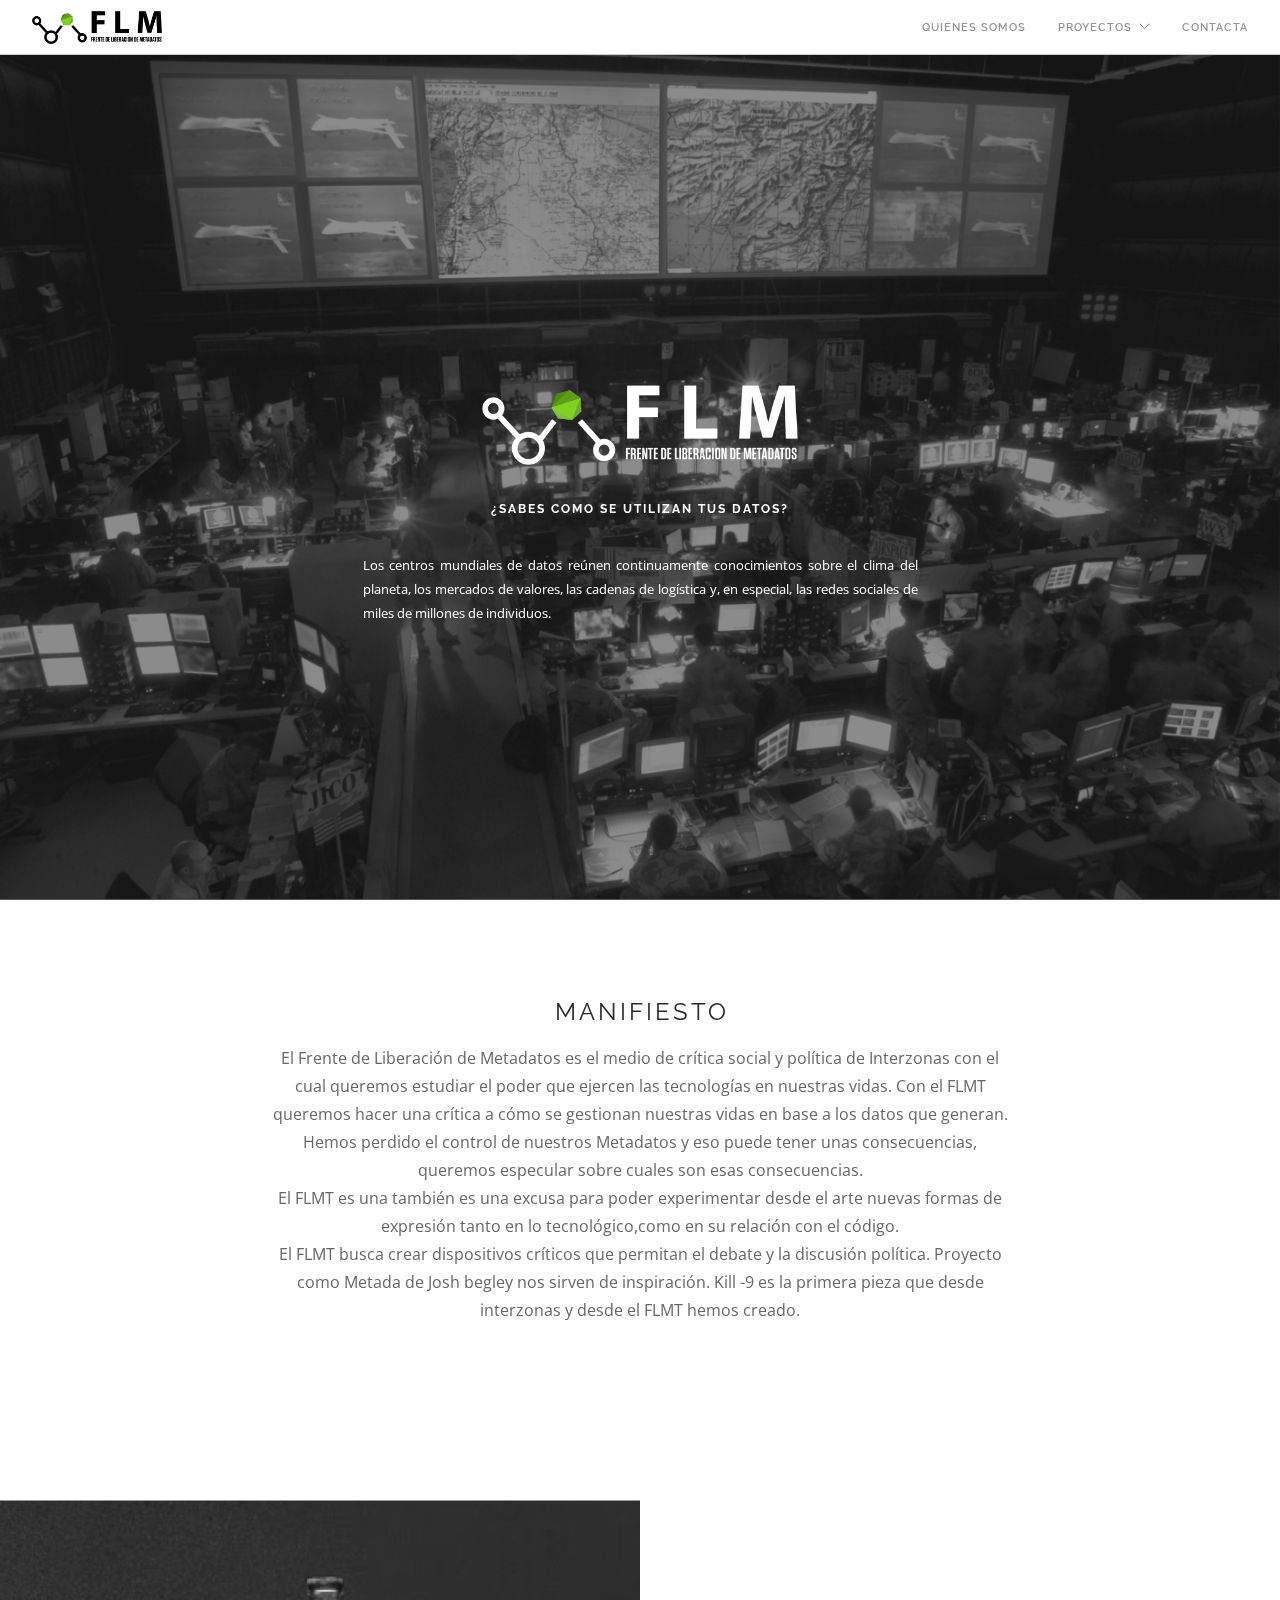
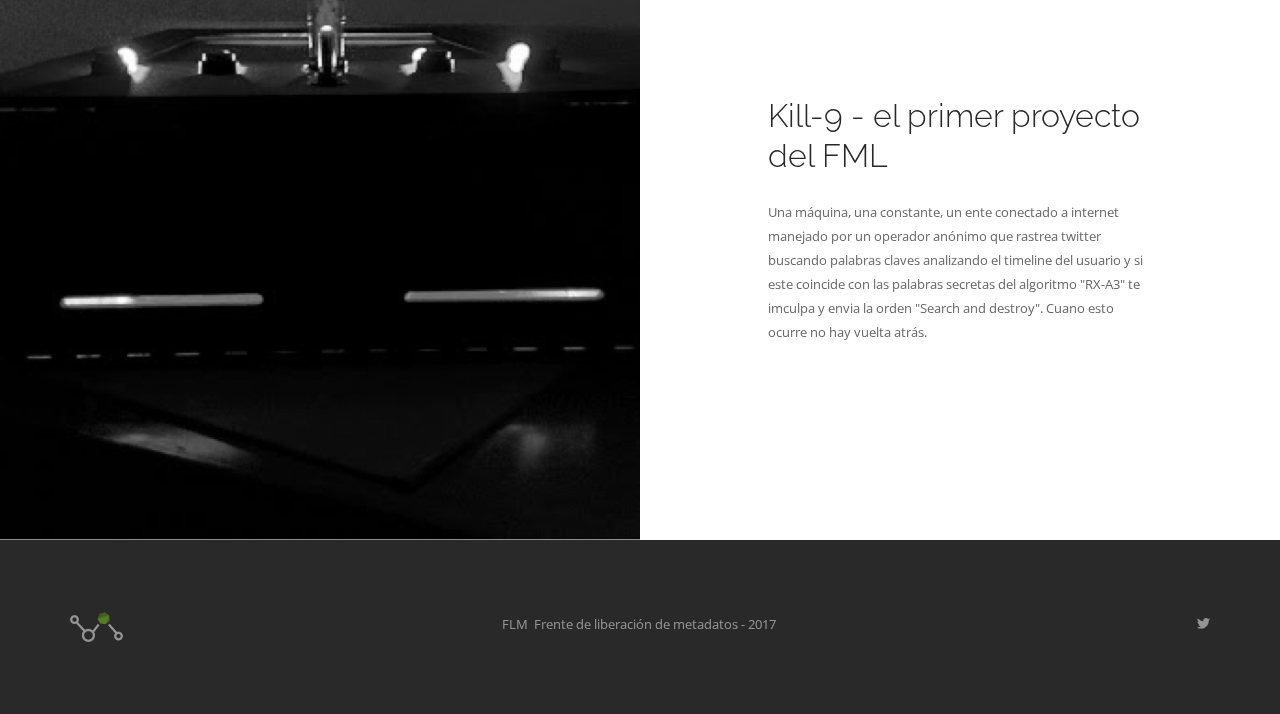
==== index.html @ 60ebe70d "codigo twitter" ====
<!doctype html>
<html lang="en">
    <head>
        <meta charset="utf-8">
        <title></title>
        <meta name="viewport" content="width=device-width, initial-scale=1.0">
        <link href="css/font-awesome.min.css" rel="stylesheet" type="text/css" media="all">
        <link href="css/themify-icons.css" rel="stylesheet" type="text/css" media="all" />
        <link href="css/bootstrap.css" rel="stylesheet" type="text/css" media="all" />
        <link href="css/flexslider.css" rel="stylesheet" type="text/css" media="all" />
        <link href="css/theme.css" rel="stylesheet" type="text/css" media="all" />
        <link href="css/custom.css" rel="stylesheet" type="text/css" media="all" />
        <link href='http://fonts.googleapis.com/css?family=Lato:300,400%7CRaleway:100,400,300,500,600,700%7COpen+Sans:400,500,600' rel='stylesheet' type='text/css'>
    </head>
    <body>

		<div class="nav-container"><nav>
		        <div class="nav-bar">
		            <div class="module left">
		                <a href="index.html">
		                    <img class="logo logo-light" alt="Foundry" src="img/logo-light.png">
		                    <div class="vnu"><img class="logo logo-dark" alt="Foundry" src="img/logo-flm.png"></div>
		                </a>
		            </div>
		            <div class="module widget-handle mobile-toggle right visible-sm visible-xs">
		                <i class="ti-menu"></i>
		            </div>
		            <div class="module-group right">
		                <div class="module left">
		                    <ul class="menu">
		                        <li>
		                            <a href="#">quienes somos</a>
		                        </li>
                            <li class="has-dropdown">
                                <a href="#">
                                    proyectos
                                </a>
                                <ul>
                                  <li>
                                      <a href="kill.html">
                                        Kill-9 Machine
                                      </a>
                                  </li>
                                </ul>
                            </li>
                            <li class="vpf">
		                            <a href="#">contacta</a>
		                        </li>



		                    </ul>
		                </div>


		            </div>

		        </div>
		    </nav>
		</div>

		<div class="main-container">

			<section class="cover fullscreen image-slider slider-arrow-controls controls-inside parallax">
		        <ul class="slides">
		            <li class="overlay image-bg">
		                <div class="background-image-holder">
		                    <img alt="image" class="background-image" src="img/slide-uno.png">
		                </div>
		                <div class="container v-align-transform">
		                    <div class="row">
		                        <div class="col-md-offset-3 col-sm-8 col-sm-offset-2 text-center col-md-6">
		                            <img alt="Logo" class="image-small mb8" src="img/logo-fml-w.png">
		                            <h6 class="uppercase mb32"><br>¿sabes como se utilizan tus datos?</h6>
		                            <p class="text-justify mb0">Los centros mundiales de datos reúnen continuamente conocimientos sobre el clima del planeta, los mercados de valores, las cadenas de logística y, en especial, las redes sociales de miles de millones de individuos.</p>
		                        </div>
		                    </div>

		                </div>

		            </li>
		        </ul>
		    </section>






        <section>
                <div class="container">
                    <div class="row">
                        <div class="col-md-8 col-md-offset-2 col-sm-10 col-sm-offset-1 text-center">
                            <h4 class="uppercase mb16">Manifiesto</h4>
                            <p class="lead mb80">
                              El Frente de Liberación de Metadatos es el medio de crítica social y política de Interzonas con el cual queremos estudiar el poder que ejercen las tecnologías en nuestras vidas.
                              Con el FLMT queremos hacer una crítica a cómo se gestionan nuestras vidas en base a los datos que generan. Hemos perdido el control de nuestros Metadatos y eso puede tener unas consecuencias, queremos especular sobre cuales son esas consecuencias.
                              <br>
                              El FLMT es una también es una excusa para poder experimentar desde el arte nuevas formas de expresión tanto en lo tecnológico,como en su relación con el código.
  <br>
                              El FLMT busca crear dispositivos críticos que permitan el debate y la discusión política.
                              Proyecto como Metada de Josh begley nos sirven de inspiración.
                              Kill -9 es la primera pieza que desde interzonas y desde el FLMT hemos creado.
                            </p>
                        </div>
                    </div>

                </div>
                <!--end of container-->
            </section>



      <section class="image-square left">
          <div class="col-md-6 image">
              <div class="background-image-holder">
                  <img alt="image" class="background-image" src="img/kill-machine-bn.png">
              </div>
          </div>
          <div class="col-md-6 content">
            <h3>Kill-9 - el primer proyecto del FML</h3>
              <p class="mb0">
                Una máquina, una constante, un ente conectado a internet manejado por un operador anónimo que rastrea twitter buscando palabras claves analizando el timeline del usuario y si este coincide con las palabras secretas del algoritmo "RX-A3" te imculpa y envia la orden "Search and destroy". Cuano esto ocurre no hay vuelta atrás.
              </p>
          </div>
      </section>



      <footer class="footer-2 bg-dark text-center-xs">
				<div class="container">
					<div class="row">
						<div class="col-sm-4">
							<a href="#"><img class="image-xxs fade-half" alt="Pic" src="img/logo-fml-solo.png"></a>
						</div>

						<div class="col-sm-4 text-center">
							<span class="fade-half">FLM &nbsp;Frente de liberación de metadatos - 2017&nbsp;</span>
						</div>

						<div class="col-sm-4 text-right text-center-xs">
							<ul class="list-inline social-list">
								<li><a href="#"><i class="ti-twitter-alt"></i></a></li>
							</ul>
						</div>
					</div>
				</div>
			</footer>











		</div>


	<script src="js/jquery.min.js"></script>
  <script src="js/jquery.min.js"></script>
  <script src="js/bootstrap.min.js"></script>
  <script src="js/flickr.js"></script>
  <script src="js/flexslider.min.js"></script>
  <script src="js/lightbox.min.js"></script>
  <script src="js/masonry.min.js"></script>
  <script src="js/twitterfetcher.min.js"></script>
  <script src="js/spectragram.min.js"></script>
  <script src="js/ytplayer.min.js"></script>
  <script src="js/countdown.min.js"></script>
  <script src="js/smooth-scroll.min.js"></script>
  <script src="js/parallax.js"></script>
  <script src="js/scripts.js"></script>
    </body>
</html>
---- css/themify-icons.css ----
@font-face {
	font-family: 'themify';
	src:url('../fonts/themify.eot?');
	src:url('../fonts/themify.eot?#iefix-fvbane') format('embedded-opentype'),
		url('../fonts/themify.woff') format('woff'),
		url('../fonts/themify.ttf') format('truetype'),
		url('../fonts/themify.svg') format('svg');
	font-weight: normal;
	font-style: normal;
}

[class^="ti-"], [class*=" ti-"] {
	font-family: 'themify';
	speak: none;
	font-style: normal;
	font-weight: normal;
	font-variant: normal;
	text-transform: none;
	line-height: 1;

	/* Better Font Rendering =========== */
	-webkit-font-smoothing: antialiased;
	-moz-osx-font-smoothing: grayscale;
}

.ti-wand:before {
	content: "\e600";
}
.ti-volume:before {
	content: "\e601";
}
.ti-user:before {
	content: "\e602";
}
.ti-unlock:before {
	content: "\e603";
}
.ti-unlink:before {
	content: "\e604";
}
.ti-trash:before {
	content: "\e605";
}
.ti-thought:before {
	content: "\e606";
}
.ti-target:before {
	content: "\e607";
}
.ti-tag:before {
	content: "\e608";
}
.ti-tablet:before {
	content: "\e609";
}
.ti-star:before {
	content: "\e60a";
}
.ti-spray:before {
	content: "\e60b";
}
.ti-signal:before {
	content: "\e60c";
}
.ti-shopping-cart:before {
	content: "\e60d";
}
.ti-shopping-cart-full:before {
	content: "\e60e";
}
.ti-settings:before {
	content: "\e60f";
}
.ti-search:before {
	content: "\e610";
}
.ti-zoom-in:before {
	content: "\e611";
}
.ti-zoom-out:before {
	content: "\e612";
}
.ti-cut:before {
	content: "\e613";
}
.ti-ruler:before {
	content: "\e614";
}
.ti-ruler-pencil:before {
	content: "\e615";
}
.ti-ruler-alt:before {
	content: "\e616";
}
.ti-bookmark:before {
	content: "\e617";
}
.ti-bookmark-alt:before {
	content: "\e618";
}
.ti-reload:before {
	content: "\e619";
}
.ti-plus:before {
	content: "\e61a";
}
.ti-pin:before {
	content: "\e61b";
}
.ti-pencil:before {
	content: "\e61c";
}
.ti-pencil-alt:before {
	content: "\e61d";
}
.ti-paint-roller:before {
	content: "\e61e";
}
.ti-paint-bucket:before {
	content: "\e61f";
}
.ti-na:before {
	content: "\e620";
}
.ti-mobile:before {
	content: "\e621";
}
.ti-minus:before {
	content: "\e622";
}
.ti-medall:before {
	content: "\e623";
}
.ti-medall-alt:before {
	content: "\e624";
}
.ti-marker:before {
	content: "\e625";
}
.ti-marker-alt:before {
	content: "\e626";
}
.ti-arrow-up:before {
	content: "\e627";
}
.ti-arrow-right:before {
	content: "\e628";
}
.ti-arrow-left:before {
	content: "\e629";
}
.ti-arrow-down:before {
	content: "\e62a";
}
.ti-lock:before {
	content: "\e62b";
}
.ti-location-arrow:before {
	content: "\e62c";
}
.ti-link:before {
	content: "\e62d";
}
.ti-layout:before {
	content: "\e62e";
}
.ti-layers:before {
	content: "\e62f";
}
.ti-layers-alt:before {
	content: "\e630";
}
.ti-key:before {
	content: "\e631";
}
.ti-import:before {
	content: "\e632";
}
.ti-image:before {
	content: "\e633";
}
.ti-heart:before {
	content: "\e634";
}
.ti-heart-broken:before {
	content: "\e635";
}
.ti-hand-stop:before {
	content: "\e636";
}
.ti-hand-open:before {
	content: "\e637";
}
.ti-hand-drag:before {
	content: "\e638";
}
.ti-folder:before {
	content: "\e639";
}
.ti-flag:before {
	content: "\e63a";
}
.ti-flag-alt:before {
	content: "\e63b";
}
.ti-flag-alt-2:before {
	content: "\e63c";
}
.ti-eye:before {
	content: "\e63d";
}
.ti-export:before {
	content: "\e63e";
}
.ti-exchange-vertical:before {
	content: "\e63f";
}
.ti-desktop:before {
	content: "\e640";
}
.ti-cup:before {
	content: "\e641";
}
.ti-crown:before {
	content: "\e642";
}
.ti-comments:before {
	content: "\e643";
}
.ti-comment:before {
	content: "\e644";
}
.ti-comment-alt:before {
	content: "\e645";
}
.ti-close:before {
	content: "\e646";
}
.ti-clip:before {
	content: "\e647";
}
.ti-angle-up:before {
	content: "\e648";
}
.ti-angle-right:before {
	content: "\e649";
}
.ti-angle-left:before {
	content: "\e64a";
}
.ti-angle-down:before {
	content: "\e64b";
}
.ti-check:before {
	content: "\e64c";
}
.ti-check-box:before {
	content: "\e64d";
}
.ti-camera:before {
	content: "\e64e";
}
.ti-announcement:before {
	content: "\e64f";
}
.ti-brush:before {
	content: "\e650";
}
.ti-briefcase:before {
	content: "\e651";
}
.ti-bolt:before {
	content: "\e652";
}
.ti-bolt-alt:before {
	content: "\e653";
}
.ti-blackboard:before {
	content: "\e654";
}
.ti-bag:before {
	content: "\e655";
}
.ti-move:before {
	content: "\e656";
}
.ti-arrows-vertical:before {
	content: "\e657";
}
.ti-arrows-horizontal:before {
	content: "\e658";
}
.ti-fullscreen:before {
	content: "\e659";
}
.ti-arrow-top-right:before {
	content: "\e65a";
}
.ti-arrow-top-left:before {
	content: "\e65b";
}
.ti-arrow-circle-up:before {
	content: "\e65c";
}
.ti-arrow-circle-right:before {
	content: "\e65d";
}
.ti-arrow-circle-left:before {
	content: "\e65e";
}
.ti-arrow-circle-down:before {
	content: "\e65f";
}
.ti-angle-double-up:before {
	content: "\e660";
}
.ti-angle-double-right:before {
	content: "\e661";
}
.ti-angle-double-left:before {
	content: "\e662";
}
.ti-angle-double-down:before {
	content: "\e663";
}
.ti-zip:before {
	content: "\e664";
}
.ti-world:before {
	content: "\e665";
}
.ti-wheelchair:before {
	content: "\e666";
}
.ti-view-list:before {
	content: "\e667";
}
.ti-view-list-alt:before {
	content: "\e668";
}
.ti-view-grid:before {
	content: "\e669";
}
.ti-uppercase:before {
	content: "\e66a";
}
.ti-upload:before {
	content: "\e66b";
}
.ti-underline:before {
	content: "\e66c";
}
.ti-truck:before {
	content: "\e66d";
}
.ti-timer:before {
	content: "\e66e";
}
.ti-ticket:before {
	content: "\e66f";
}
.ti-thumb-up:before {
	content: "\e670";
}
.ti-thumb-down:before {
	content: "\e671";
}
.ti-text:before {
	content: "\e672";
}
.ti-stats-up:before {
	content: "\e673";
}
.ti-stats-down:before {
	content: "\e674";
}
.ti-split-v:before {
	content: "\e675";
}
.ti-split-h:before {
	content: "\e676";
}
.ti-smallcap:before {
	content: "\e677";
}
.ti-shine:before {
	content: "\e678";
}
.ti-shift-right:before {
	content: "\e679";
}
.ti-shift-left:before {
	content: "\e67a";
}
.ti-shield:before {
	content: "\e67b";
}
.ti-notepad:before {
	content: "\e67c";
}
.ti-server:before {
	content: "\e67d";
}
.ti-quote-right:before {
	content: "\e67e";
}
.ti-quote-left:before {
	content: "\e67f";
}
.ti-pulse:before {
	content: "\e680";
}
.ti-printer:before {
	content: "\e681";
}
.ti-power-off:before {
	content: "\e682";
}
.ti-plug:before {
	content: "\e683";
}
.ti-pie-chart:before {
	content: "\e684";
}
.ti-paragraph:before {
	content: "\e685";
}
.ti-panel:before {
	content: "\e686";
}
.ti-package:before {
	content: "\e687";
}
.ti-music:before {
	content: "\e688";
}
.ti-music-alt:before {
	content: "\e689";
}
.ti-mouse:before {
	content: "\e68a";
}
.ti-mouse-alt:before {
	content: "\e68b";
}
.ti-money:before {
	content: "\e68c";
}
.ti-microphone:before {
	content: "\e68d";
}
.ti-menu:before {
	content: "\e68e";
}
.ti-menu-alt:before {
	content: "\e68f";
}
.ti-map:before {
	content: "\e690";
}
.ti-map-alt:before {
	content: "\e691";
}
.ti-loop:before {
	content: "\e692";
}
.ti-location-pin:before {
	content: "\e693";
}
.ti-list:before {
	content: "\e694";
}
.ti-light-bulb:before {
	content: "\e695";
}
.ti-Italic:before {
	content: "\e696";
}
.ti-info:before {
	content: "\e697";
}
.ti-infinite:before {
	content: "\e698";
}
.ti-id-badge:before {
	content: "\e699";
}
.ti-hummer:before {
	content: "\e69a";
}
.ti-home:before {
	content: "\e69b";
}
.ti-help:before {
	content: "\e69c";
}
.ti-headphone:before {
	content: "\e69d";
}
.ti-harddrives:before {
	content: "\e69e";
}
.ti-harddrive:before {
	content: "\e69f";
}
.ti-gift:before {
	content: "\e6a0";
}
.ti-game:before {
	content: "\e6a1";
}
.ti-filter:before {
	content: "\e6a2";
}
.ti-files:before {
	content: "\e6a3";
}
.ti-file:before {
	content: "\e6a4";
}
.ti-eraser:before {
	content: "\e6a5";
}
.ti-envelope:before {
	content: "\e6a6";
}
.ti-download:before {
	content: "\e6a7";
}
.ti-direction:before {
	content: "\e6a8";
}
.ti-direction-alt:before {
	content: "\e6a9";
}
.ti-dashboard:before {
	content: "\e6aa";
}
.ti-control-stop:before {
	content: "\e6ab";
}
.ti-control-shuffle:before {
	content: "\e6ac";
}
.ti-control-play:before {
	content: "\e6ad";
}
.ti-control-pause:before {
	content: "\e6ae";
}
.ti-control-forward:before {
	content: "\e6af";
}
.ti-control-backward:before {
	content: "\e6b0";
}
.ti-cloud:before {
	content: "\e6b1";
}
.ti-cloud-up:before {
	content: "\e6b2";
}
.ti-cloud-down:before {
	content: "\e6b3";
}
.ti-clipboard:before {
	content: "\e6b4";
}
.ti-car:before {
	content: "\e6b5";
}
.ti-calendar:before {
	content: "\e6b6";
}
.ti-book:before {
	content: "\e6b7";
}
.ti-bell:before {
	content: "\e6b8";
}
.ti-basketball:before {
	content: "\e6b9";
}
.ti-bar-chart:before {
	content: "\e6ba";
}
.ti-bar-chart-alt:before {
	content: "\e6bb";
}
.ti-back-right:before {
	content: "\e6bc";
}
.ti-back-left:before {
	content: "\e6bd";
}
.ti-arrows-corner:before {
	content: "\e6be";
}
.ti-archive:before {
	content: "\e6bf";
}
.ti-anchor:before {
	content: "\e6c0";
}
.ti-align-right:before {
	content: "\e6c1";
}
.ti-align-left:before {
	content: "\e6c2";
}
.ti-align-justify:before {
	content: "\e6c3";
}
.ti-align-center:before {
	content: "\e6c4";
}
.ti-alert:before {
	content: "\e6c5";
}
.ti-alarm-clock:before {
	content: "\e6c6";
}
.ti-agenda:before {
	content: "\e6c7";
}
.ti-write:before {
	content: "\e6c8";
}
.ti-window:before {
	content: "\e6c9";
}
.ti-widgetized:before {
	content: "\e6ca";
}
.ti-widget:before {
	content: "\e6cb";
}
.ti-widget-alt:before {
	content: "\e6cc";
}
.ti-wallet:before {
	content: "\e6cd";
}
.ti-video-clapper:before {
	content: "\e6ce";
}
.ti-video-camera:before {
	content: "\e6cf";
}
.ti-vector:before {
	content: "\e6d0";
}
.ti-themify-logo:before {
	content: "\e6d1";
}
.ti-themify-favicon:before {
	content: "\e6d2";
}
.ti-themify-favicon-alt:before {
	content: "\e6d3";
}
.ti-support:before {
	content: "\e6d4";
}
.ti-stamp:before {
	content: "\e6d5";
}
.ti-split-v-alt:before {
	content: "\e6d6";
}
.ti-slice:before {
	content: "\e6d7";
}
.ti-shortcode:before {
	content: "\e6d8";
}
.ti-shift-right-alt:before {
	content: "\e6d9";
}
.ti-shift-left-alt:before {
	content: "\e6da";
}
.ti-ruler-alt-2:before {
	content: "\e6db";
}
.ti-receipt:before {
	content: "\e6dc";
}
.ti-pin2:before {
	content: "\e6dd";
}
.ti-pin-alt:before {
	content: "\e6de";
}
.ti-pencil-alt2:before {
	content: "\e6df";
}
.ti-palette:before {
	content: "\e6e0";
}
.ti-more:before {
	content: "\e6e1";
}
.ti-more-alt:before {
	content: "\e6e2";
}
.ti-microphone-alt:before {
	content: "\e6e3";
}
.ti-magnet:before {
	content: "\e6e4";
}
.ti-line-double:before {
	content: "\e6e5";
}
.ti-line-dotted:before {
	content: "\e6e6";
}
.ti-line-dashed:before {
	content: "\e6e7";
}
.ti-layout-width-full:before {
	content: "\e6e8";
}
.ti-layout-width-default:before {
	content: "\e6e9";
}
.ti-layout-width-default-alt:before {
	content: "\e6ea";
}
.ti-layout-tab:before {
	content: "\e6eb";
}
.ti-layout-tab-window:before {
	content: "\e6ec";
}
.ti-layout-tab-v:before {
	content: "\e6ed";
}
.ti-layout-tab-min:before {
	content: "\e6ee";
}
.ti-layout-slider:before {
	content: "\e6ef";
}
.ti-layout-slider-alt:before {
	content: "\e6f0";
}
.ti-layout-sidebar-right:before {
	content: "\e6f1";
}
.ti-layout-sidebar-none:before {
	content: "\e6f2";
}
.ti-layout-sidebar-left:before {
	content: "\e6f3";
}
.ti-layout-placeholder:before {
	content: "\e6f4";
}
.ti-layout-menu:before {
	content: "\e6f5";
}
.ti-layout-menu-v:before {
	content: "\e6f6";
}
.ti-layout-menu-separated:before {
	content: "\e6f7";
}
.ti-layout-menu-full:before {
	content: "\e6f8";
}
.ti-layout-media-right-alt:before {
	content: "\e6f9";
}
.ti-layout-media-right:before {
	content: "\e6fa";
}
.ti-layout-media-overlay:before {
	content: "\e6fb";
}
.ti-layout-media-overlay-alt:before {
	content: "\e6fc";
}
.ti-layout-media-overlay-alt-2:before {
	content: "\e6fd";
}
.ti-layout-media-left-alt:before {
	content: "\e6fe";
}
.ti-layout-media-left:before {
	content: "\e6ff";
}
.ti-layout-media-center-alt:before {
	content: "\e700";
}
.ti-layout-media-center:before {
	content: "\e701";
}
.ti-layout-list-thumb:before {
	content: "\e702";
}
.ti-layout-list-thumb-alt:before {
	content: "\e703";
}
.ti-layout-list-post:before {
	content: "\e704";
}
.ti-layout-list-large-image:before {
	content: "\e705";
}
.ti-layout-line-solid:before {
	content: "\e706";
}
.ti-layout-grid4:before {
	content: "\e707";
}
.ti-layout-grid3:before {
	content: "\e708";
}
.ti-layout-grid2:before {
	content: "\e709";
}
.ti-layout-grid2-thumb:before {
	content: "\e70a";
}
.ti-layout-cta-right:before {
	content: "\e70b";
}
.ti-layout-cta-left:before {
	content: "\e70c";
}
.ti-layout-cta-center:before {
	content: "\e70d";
}
.ti-layout-cta-btn-right:before {
	content: "\e70e";
}
.ti-layout-cta-btn-left:before {
	content: "\e70f";
}
.ti-layout-column4:before {
	content: "\e710";
}
.ti-layout-column3:before {
	content: "\e711";
}
.ti-layout-column2:before {
	content: "\e712";
}
.ti-layout-accordion-separated:before {
	content: "\e713";
}
.ti-layout-accordion-merged:before {
	content: "\e714";
}
.ti-layout-accordion-list:before {
	content: "\e715";
}
.ti-ink-pen:before {
	content: "\e716";
}
.ti-info-alt:before {
	content: "\e717";
}
.ti-help-alt:before {
	content: "\e718";
}
.ti-headphone-alt:before {
	content: "\e719";
}
.ti-hand-point-up:before {
	content: "\e71a";
}
.ti-hand-point-right:before {
	content: "\e71b";
}
.ti-hand-point-left:before {
	content: "\e71c";
}
.ti-hand-point-down:before {
	content: "\e71d";
}
.ti-gallery:before {
	content: "\e71e";
}
.ti-face-smile:before {
	content: "\e71f";
}
.ti-face-sad:before {
	content: "\e720";
}
.ti-credit-card:before {
	content: "\e721";
}
.ti-control-skip-forward:before {
	content: "\e722";
}
.ti-control-skip-backward:before {
	content: "\e723";
}
.ti-control-record:before {
	content: "\e724";
}
.ti-control-eject:before {
	content: "\e725";
}
.ti-comments-smiley:before {
	content: "\e726";
}
.ti-brush-alt:before {
	content: "\e727";
}
.ti-youtube:before {
	content: "\e728";
}
.ti-vimeo:before {
	content: "\e729";
}
.ti-twitter:before {
	content: "\e72a";
}
.ti-time:before {
	content: "\e72b";
}
.ti-tumblr:before {
	content: "\e72c";
}
.ti-skype:before {
	content: "\e72d";
}
.ti-share:before {
	content: "\e72e";
}
.ti-share-alt:before {
	content: "\e72f";
}
.ti-rocket:before {
	content: "\e730";
}
.ti-pinterest:before {
	content: "\e731";
}
.ti-new-window:before {
	content: "\e732";
}
.ti-microsoft:before {
	content: "\e733";
}
.ti-list-ol:before {
	content: "\e734";
}
.ti-linkedin:before {
	content: "\e735";
}
.ti-layout-sidebar-2:before {
	content: "\e736";
}
.ti-layout-grid4-alt:before {
	content: "\e737";
}
.ti-layout-grid3-alt:before {
	content: "\e738";
}
.ti-layout-grid2-alt:before {
	content: "\e739";
}
.ti-layout-column4-alt:before {
	content: "\e73a";
}
.ti-layout-column3-alt:before {
	content: "\e73b";
}
.ti-layout-column2-alt:before {
	content: "\e73c";
}
.ti-instagram:before {
	content: "\e73d";
}
.ti-google:before {
	content: "\e73e";
}
.ti-github:before {
	content: "\e73f";
}
.ti-flickr:before {
	content: "\e740";
}
.ti-facebook:before {
	content: "\e741";
}
.ti-dropbox:before {
	content: "\e742";
}
.ti-dribbble:before {
	content: "\e743";
}
.ti-apple:before {
	content: "\e744";
}
.ti-android:before {
	content: "\e745";
}
.ti-save:before {
	content: "\e746";
}
.ti-save-alt:before {
	content: "\e747";
}
.ti-yahoo:before {
	content: "\e748";
}
.ti-wordpress:before {
	content: "\e749";
}
.ti-vimeo-alt:before {
	content: "\e74a";
}
.ti-twitter-alt:before {
	content: "\e74b";
}
.ti-tumblr-alt:before {
	content: "\e74c";
}
.ti-trello:before {
	content: "\e74d";
}
.ti-stack-overflow:before {
	content: "\e74e";
}
.ti-soundcloud:before {
	content: "\e74f";
}
.ti-sharethis:before {
	content: "\e750";
}
.ti-sharethis-alt:before {
	content: "\e751";
}
.ti-reddit:before {
	content: "\e752";
}
.ti-pinterest-alt:before {
	content: "\e753";
}
.ti-microsoft-alt:before {
	content: "\e754";
}
.ti-linux:before {
	content: "\e755";
}
.ti-jsfiddle:before {
	content: "\e756";
}
.ti-joomla:before {
	content: "\e757";
}
.ti-html5:before {
	content: "\e758";
}
.ti-flickr-alt:before {
	content: "\e759";
}
.ti-email:before {
	content: "\e75a";
}
.ti-drupal:before {
	content: "\e75b";
}
.ti-dropbox-alt:before {
	content: "\e75c";
}
.ti-css3:before {
	content: "\e75d";
}
.ti-rss:before {
	content: "\e75e";
}
.ti-rss-alt:before {
	content: "\e75f";
}
---- css/custom.css ----
/****** PLACE YOUR CUSTOM STYLES HERE ******/
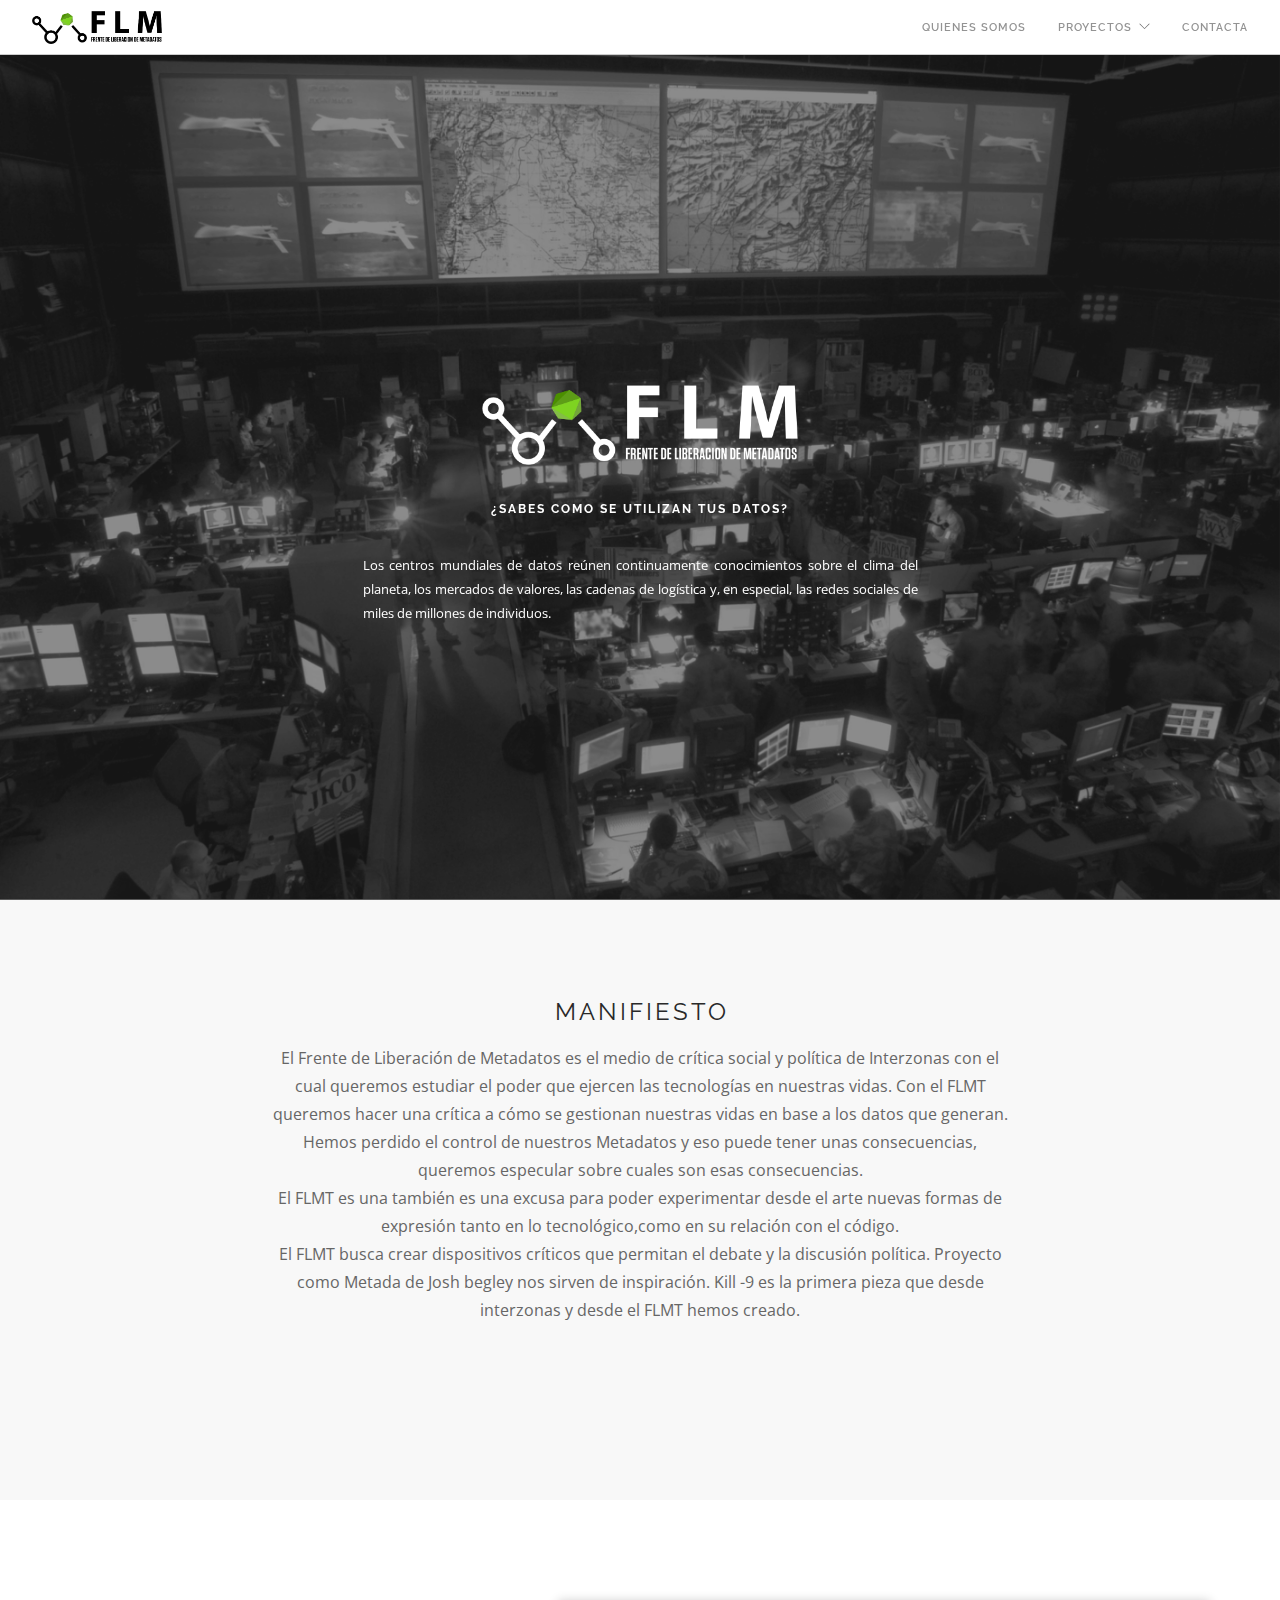
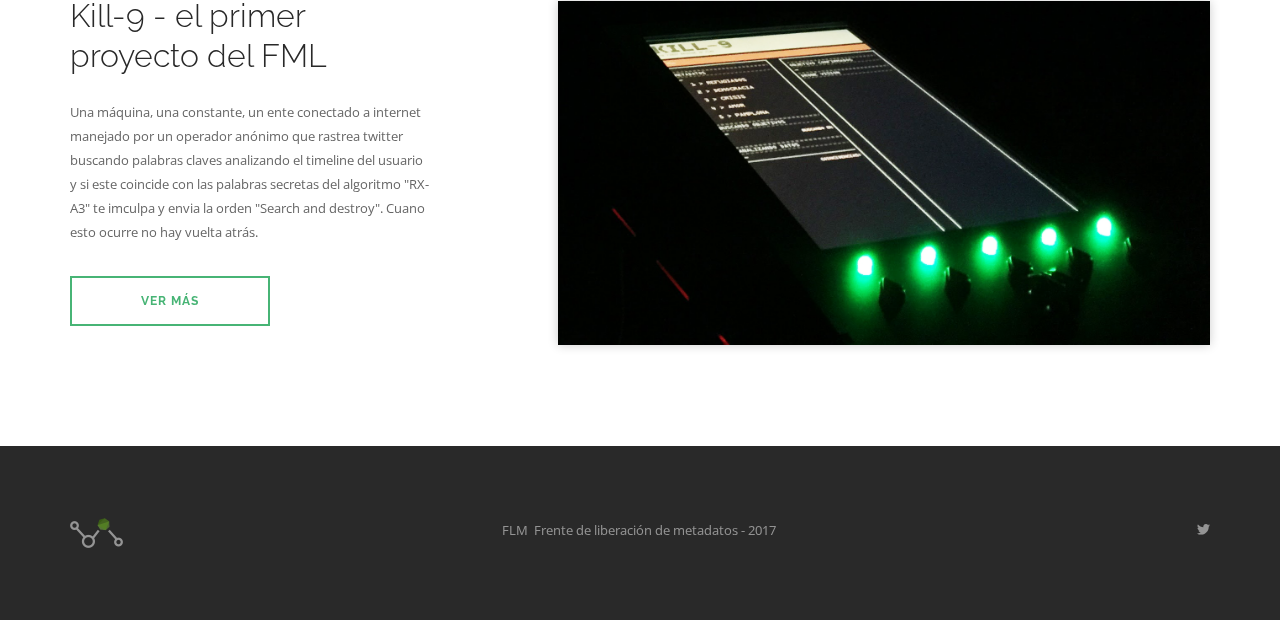
==== commit 7147d4ec: "killl cambios" ====
--- a/index.html
+++ b/index.html
@@ -88,7 +88,7 @@
 
 
 
-        <section>
+        <section class="bg-secondary">
                 <div class="container">
                     <div class="row">
                         <div class="col-md-8 col-md-offset-2 col-sm-10 col-sm-offset-1 text-center">
@@ -112,10 +112,10 @@
 
 
 
-      <section class="image-square left">
+      <!-- <section class="image-square left">
           <div class="col-md-6 image">
               <div class="background-image-holder">
-                  <img alt="image" class="background-image" src="img/kill-machine-bn.png">
+                  <img alt="image" class="background-image" src="img/kill-v2.png">
               </div>
           </div>
           <div class="col-md-6 content">
@@ -123,8 +123,67 @@
               <p class="mb0">
                 Una máquina, una constante, un ente conectado a internet manejado por un operador anónimo que rastrea twitter buscando palabras claves analizando el timeline del usuario y si este coincide con las palabras secretas del algoritmo "RX-A3" te imculpa y envia la orden "Search and destroy". Cuano esto ocurre no hay vuelta atrás.
               </p>
+              <a class="btn btn-lg mt16" href="/kill.html">Ver más</a>
           </div>
-      </section>
+      </section> -->
+
+
+
+      <section>
+                <div class="container">
+                    <div class="row v-align-children">
+                        <div class="col-md-4 col-sm-5 mb-xs-24">
+                          <h3>Kill-9 - el primer proyecto del FML</h3>
+                            <p class="mb0">
+                              Una máquina, una constante, un ente conectado a internet manejado por un operador anónimo que rastrea twitter buscando palabras claves analizando el timeline del usuario y si este coincide con las palabras secretas del algoritmo "RX-A3" te imculpa y envia la orden "Search and destroy". Cuano esto ocurre no hay vuelta atrás.
+                            </p>
+                            <a class="btn btn-lg mt32" href="/kill.html">Ver más</a>
+                        </div>
+                        <div class="col-md-7 col-md-offset-1 col-sm-6 col-sm-offset-1 text-center">
+                            <img class="cast-shadow" alt="Screenshot" src="img/kill-v2.png">
+                        </div>
+                    </div>
+                    <!--end of row-->
+                </div>
+                <!--end of container-->
+            </section>
+
+
+
+
+
+
+
+
+
+
+
+
+
+
+
+
+
+
+
+
+
+
+
+
+
+
+
+
+
+
+
+
+
+
+
+
+
 
 
 
--- a/css/custom.css
+++ b/css/custom.css
@@ -1 +1,6 @@
-/****** PLACE YOUR CUSTOM STYLES HERE ******/+/****** PLACE YOUR CUSTOM STYLES HERE ******/
+
+.cover.aaa {
+    height: 300px !important;
+    border: 1px solid red;
+}
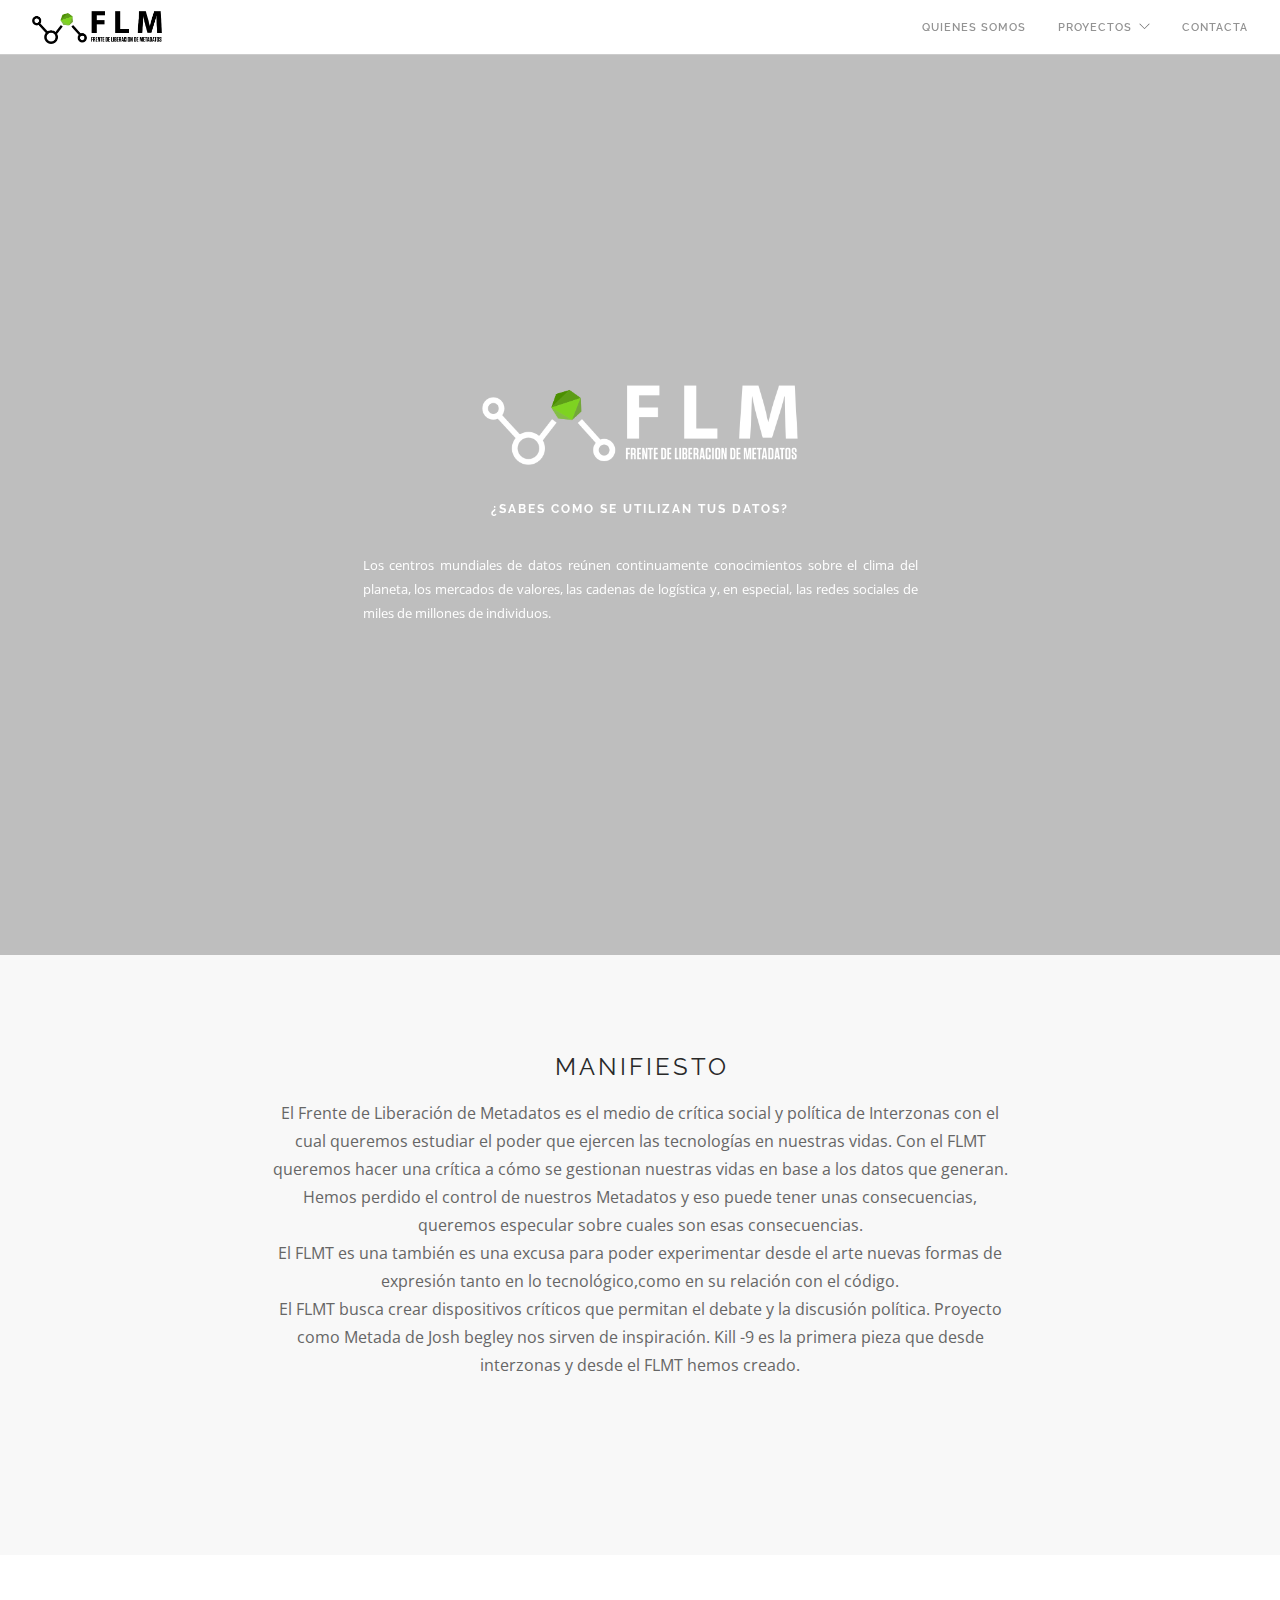
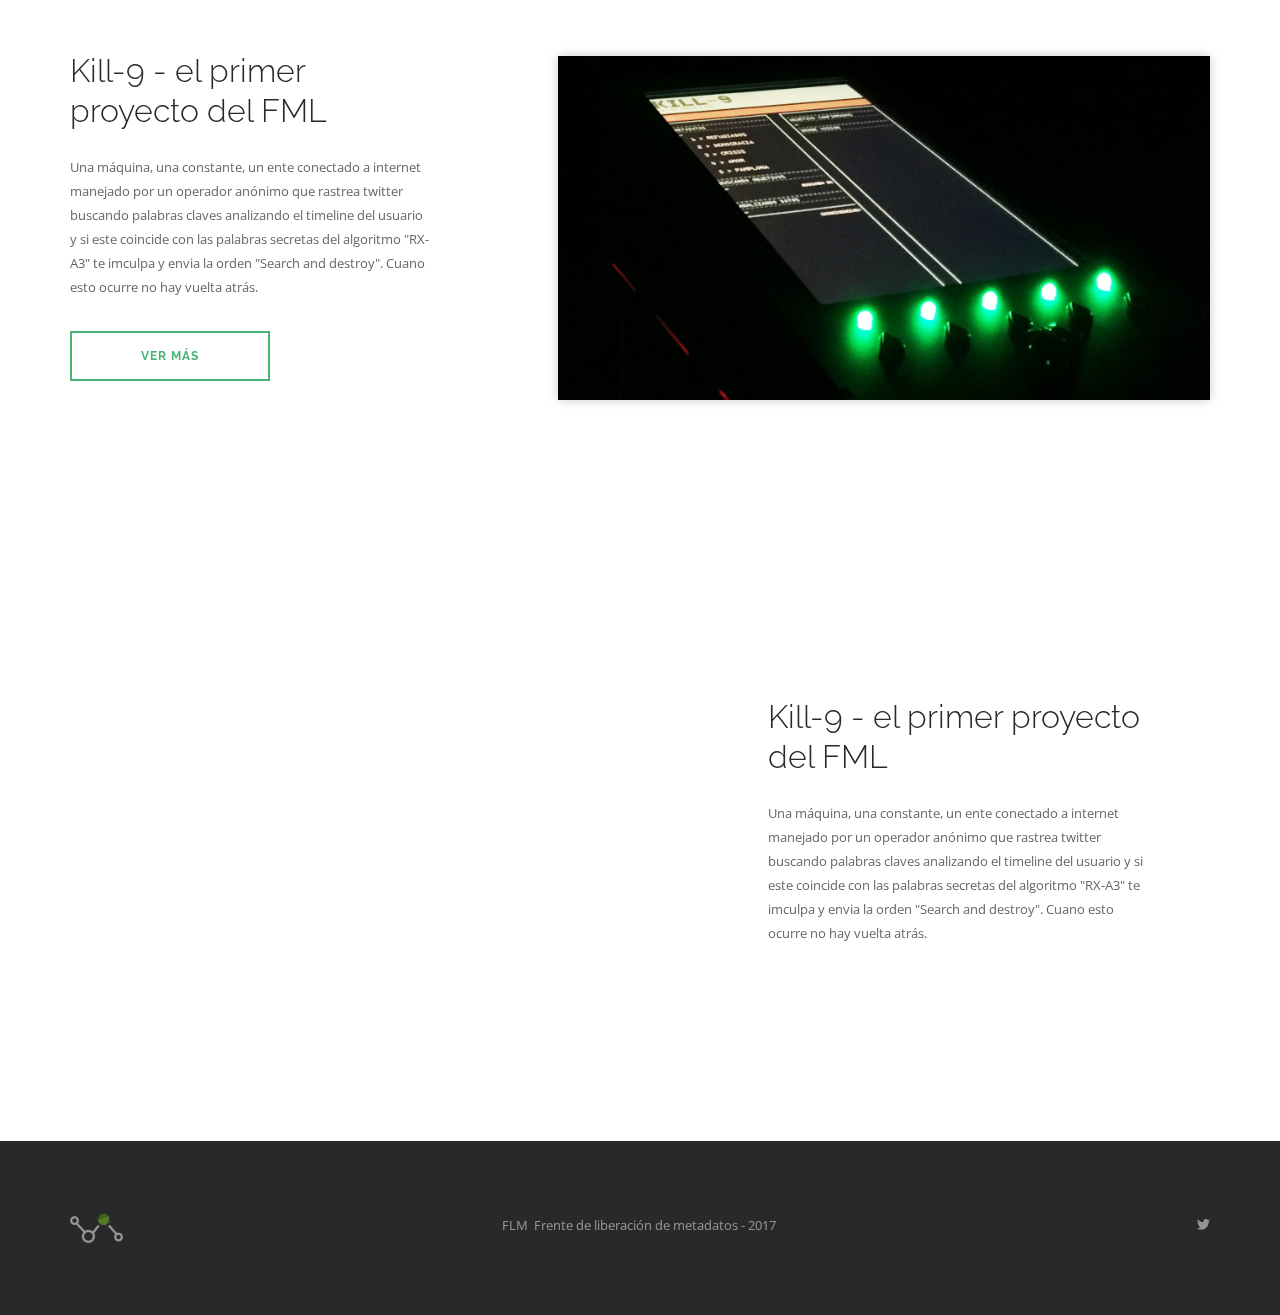
==== commit 9e40865f: "Merge branch 'master' of github.com:aitorrl/flm" ====
--- a/index.html
+++ b/index.html
@@ -88,6 +88,7 @@
 
 
 
+
         <section class="bg-secondary">
                 <div class="container">
                     <div class="row">
@@ -109,23 +110,6 @@
                 </div>
                 <!--end of container-->
             </section>
-
-
-
-      <!-- <section class="image-square left">
-          <div class="col-md-6 image">
-              <div class="background-image-holder">
-                  <img alt="image" class="background-image" src="img/kill-v2.png">
-              </div>
-          </div>
-          <div class="col-md-6 content">
-            <h3>Kill-9 - el primer proyecto del FML</h3>
-              <p class="mb0">
-                Una máquina, una constante, un ente conectado a internet manejado por un operador anónimo que rastrea twitter buscando palabras claves analizando el timeline del usuario y si este coincide con las palabras secretas del algoritmo "RX-A3" te imculpa y envia la orden "Search and destroy". Cuano esto ocurre no hay vuelta atrás.
-              </p>
-              <a class="btn btn-lg mt16" href="/kill.html">Ver más</a>
-          </div>
-      </section> -->
 
 
 
@@ -186,6 +170,22 @@
 
 
 
+      <section class="image-square left">
+          <div class="col-md-6 image">
+              <div class="background-image-holder">
+                  <img alt="image" class="background-image" src="img/kill-machine-bn.png">
+              </div>
+          </div>
+          <div class="col-md-6 content">
+            <h3>Kill-9 - el primer proyecto del FML</h3>
+              <p class="mb0">
+                Una máquina, una constante, un ente conectado a internet manejado por un operador anónimo que rastrea twitter buscando palabras claves analizando el timeline del usuario y si este coincide con las palabras secretas del algoritmo "RX-A3" te imculpa y envia la orden "Search and destroy". Cuano esto ocurre no hay vuelta atrás.
+              </p>
+          </div>
+      </section>
+
+
+
 
       <footer class="footer-2 bg-dark text-center-xs">
 				<div class="container">
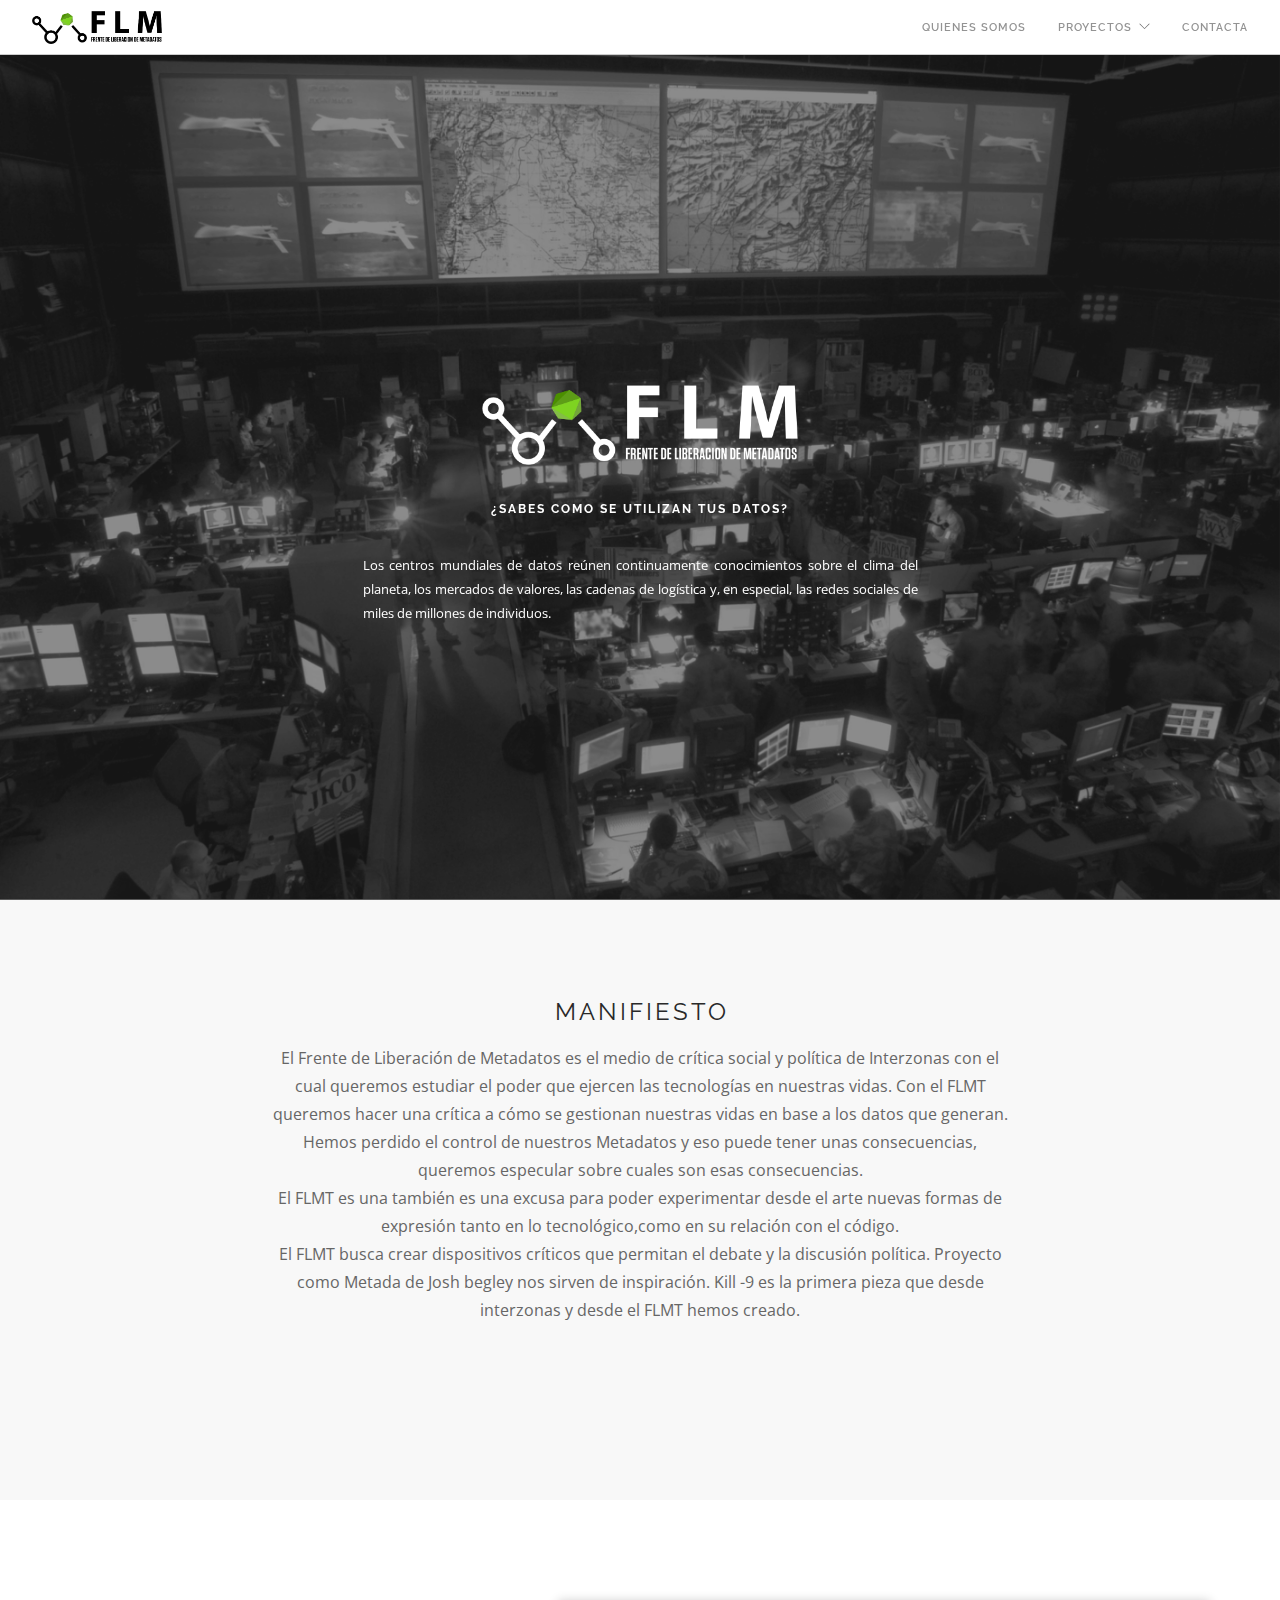
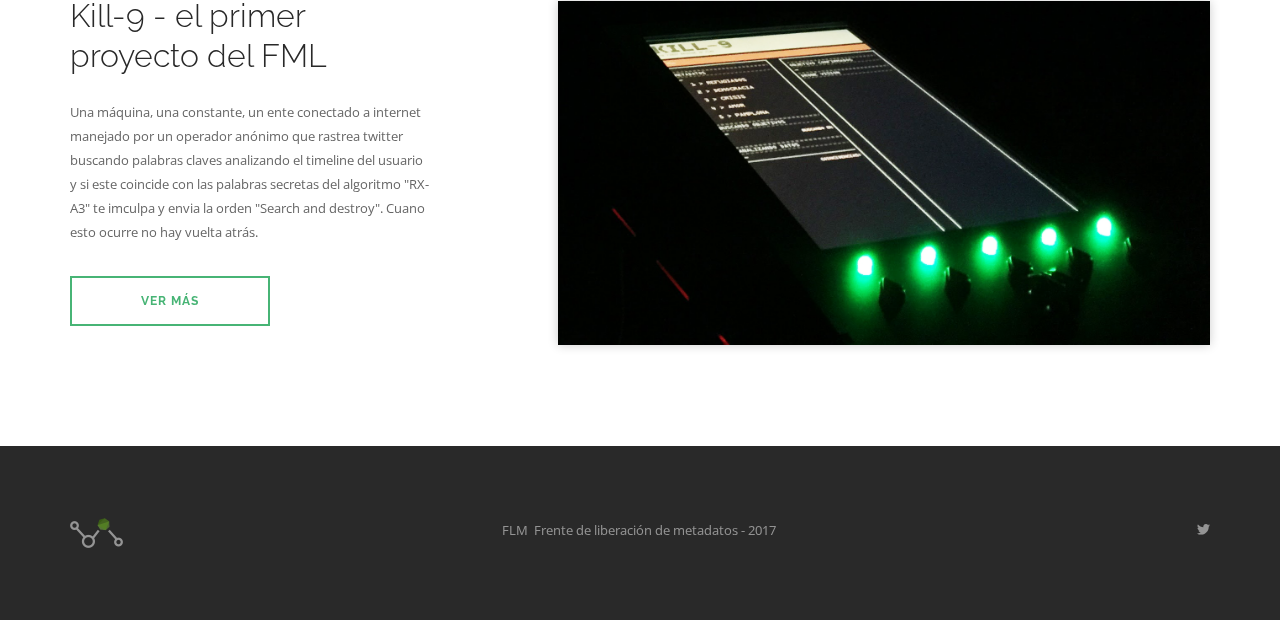
==== commit 0d0e9782: "ajustes" ====
--- a/index.html
+++ b/index.html
@@ -133,60 +133,6 @@
             </section>
 
 
-
-
-
-
-
-
-
-
-
-
-
-
-
-
-
-
-
-
-
-
-
-
-
-
-
-
-
-
-
-
-
-
-
-
-
-
-
-      <section class="image-square left">
-          <div class="col-md-6 image">
-              <div class="background-image-holder">
-                  <img alt="image" class="background-image" src="img/kill-machine-bn.png">
-              </div>
-          </div>
-          <div class="col-md-6 content">
-            <h3>Kill-9 - el primer proyecto del FML</h3>
-              <p class="mb0">
-                Una máquina, una constante, un ente conectado a internet manejado por un operador anónimo que rastrea twitter buscando palabras claves analizando el timeline del usuario y si este coincide con las palabras secretas del algoritmo "RX-A3" te imculpa y envia la orden "Search and destroy". Cuano esto ocurre no hay vuelta atrás.
-              </p>
-          </div>
-      </section>
-
-
-
-
       <footer class="footer-2 bg-dark text-center-xs">
 				<div class="container">
 					<div class="row">
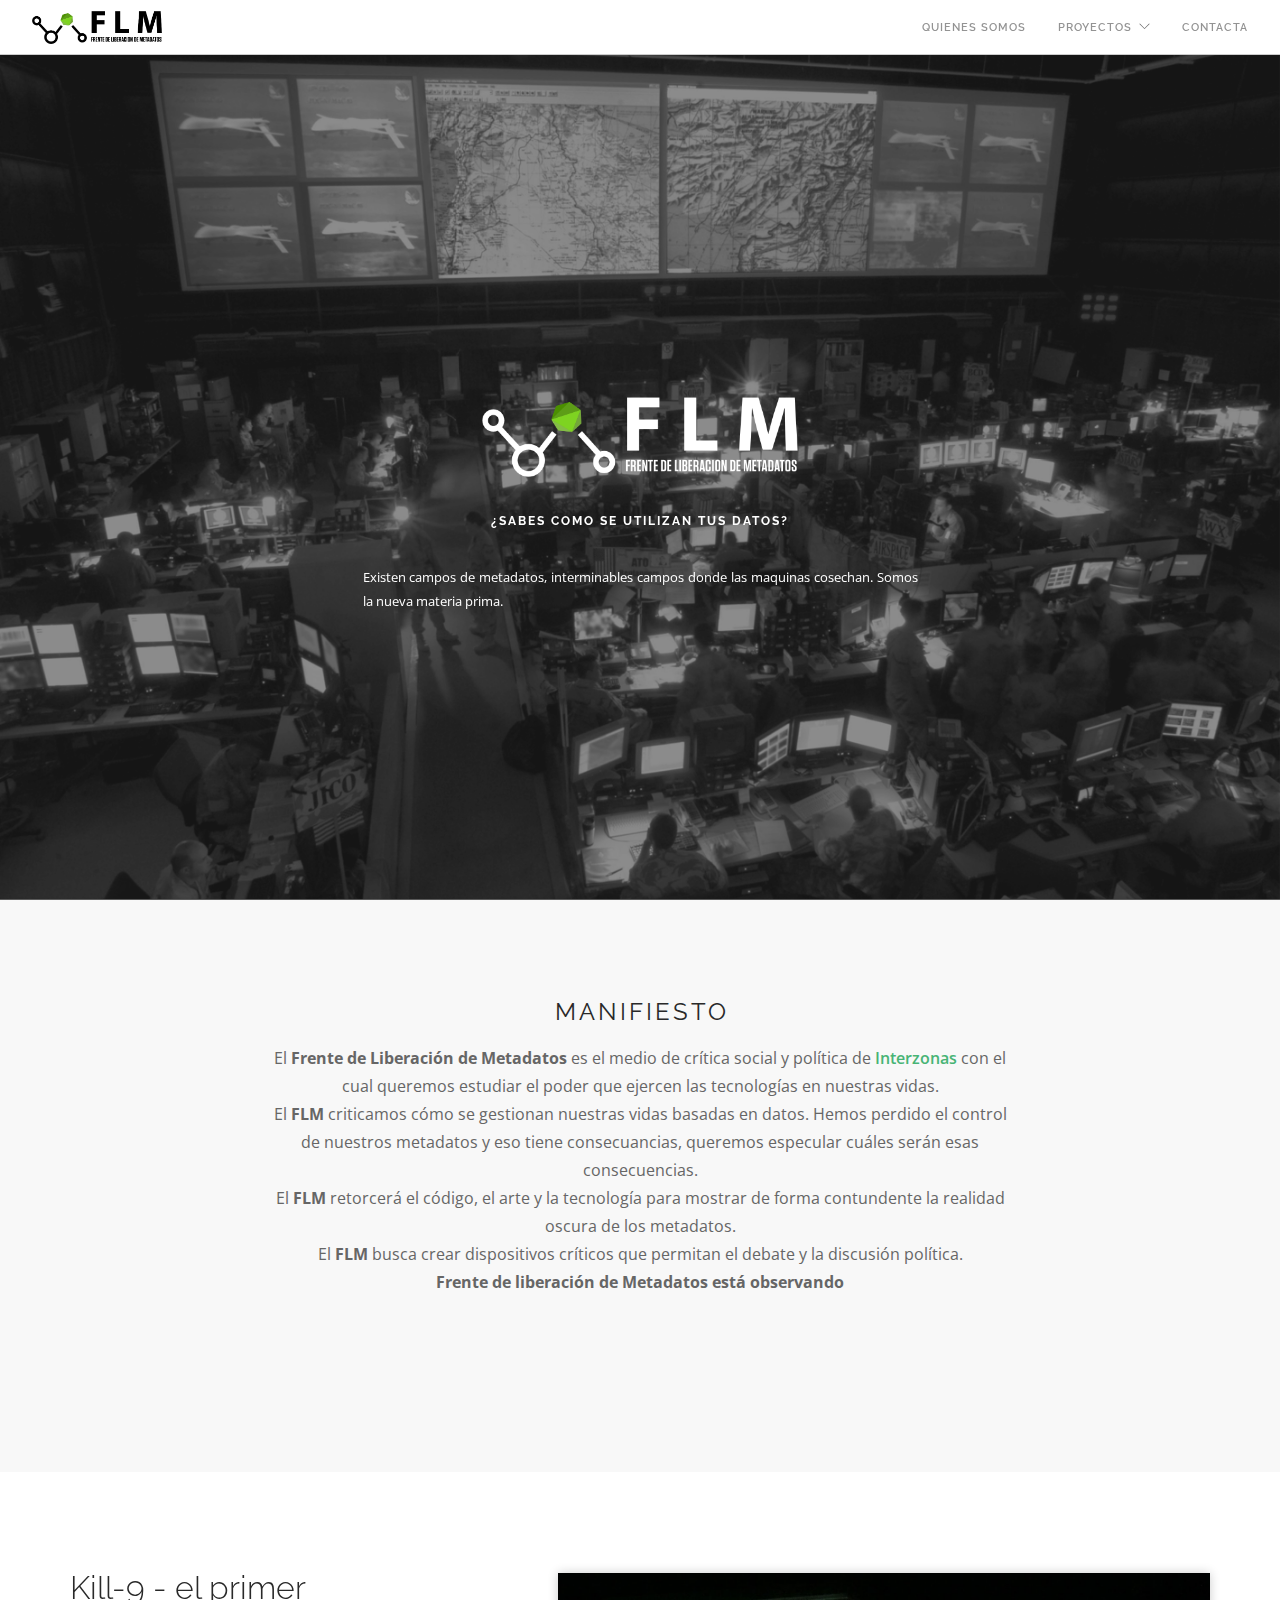
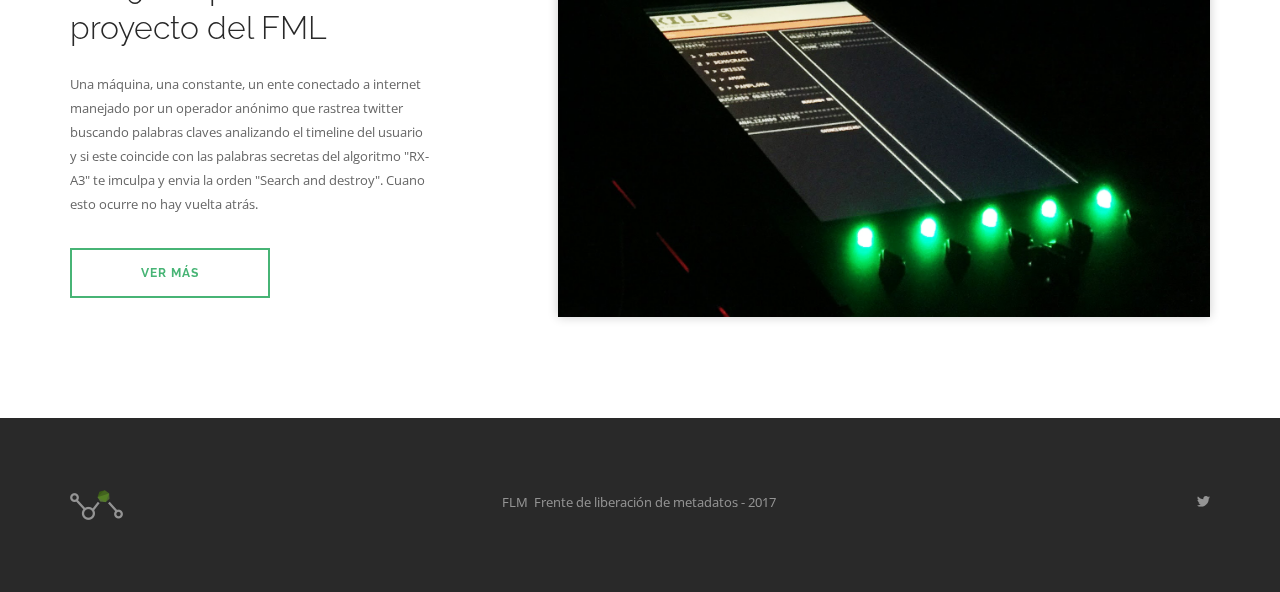
==== commit db210a40: "Texto del manifiesto" ====
--- a/index.html
+++ b/index.html
@@ -73,7 +73,7 @@
 		                        <div class="col-md-offset-3 col-sm-8 col-sm-offset-2 text-center col-md-6">
 		                            <img alt="Logo" class="image-small mb8" src="img/logo-fml-w.png">
 		                            <h6 class="uppercase mb32"><br>¿sabes como se utilizan tus datos?</h6>
-		                            <p class="text-justify mb0">Los centros mundiales de datos reúnen continuamente conocimientos sobre el clima del planeta, los mercados de valores, las cadenas de logística y, en especial, las redes sociales de miles de millones de individuos.</p>
+		                            <p class="text-justify mb0">Existen campos de metadatos, interminables campos donde las maquinas cosechan. Somos la nueva materia prima.</p>
 		                        </div>
 		                    </div>
 
@@ -95,14 +95,15 @@
                         <div class="col-md-8 col-md-offset-2 col-sm-10 col-sm-offset-1 text-center">
                             <h4 class="uppercase mb16">Manifiesto</h4>
                             <p class="lead mb80">
-                              El Frente de Liberación de Metadatos es el medio de crítica social y política de Interzonas con el cual queremos estudiar el poder que ejercen las tecnologías en nuestras vidas.
-                              Con el FLMT queremos hacer una crítica a cómo se gestionan nuestras vidas en base a los datos que generan. Hemos perdido el control de nuestros Metadatos y eso puede tener unas consecuencias, queremos especular sobre cuales son esas consecuencias.
+                              El <strong>Frente de Liberación de Metadatos</strong> es el medio de crítica social y política de <a href="http://interzonas.info">Interzonas</a> con el cual queremos estudiar el poder que ejercen las tecnologías en nuestras vidas.
                               <br>
-                              El FLMT es una también es una excusa para poder experimentar desde el arte nuevas formas de expresión tanto en lo tecnológico,como en su relación con el código.
-  <br>
-                              El FLMT busca crear dispositivos críticos que permitan el debate y la discusión política.
-                              Proyecto como Metada de Josh begley nos sirven de inspiración.
-                              Kill -9 es la primera pieza que desde interzonas y desde el FLMT hemos creado.
+                              El <strong>FLM</strong> criticamos cómo se gestionan nuestras vidas basadas en datos. Hemos perdido el control de nuestros metadatos y eso tiene consecuancias, queremos especular cuáles serán esas consecuencias.
+                              <br>
+                              El <strong>FLM</strong> retorcerá el código, el arte y la tecnología para mostrar de forma contundente la realidad oscura de los metadatos.
+                              <br>
+                              El <strong>FLM</strong> busca crear dispositivos críticos que permitan el debate y la discusión política.
+                              <br>
+                              <strong>Frente de liberación de Metadatos está observando</strong>
                             </p>
                         </div>
                     </div>
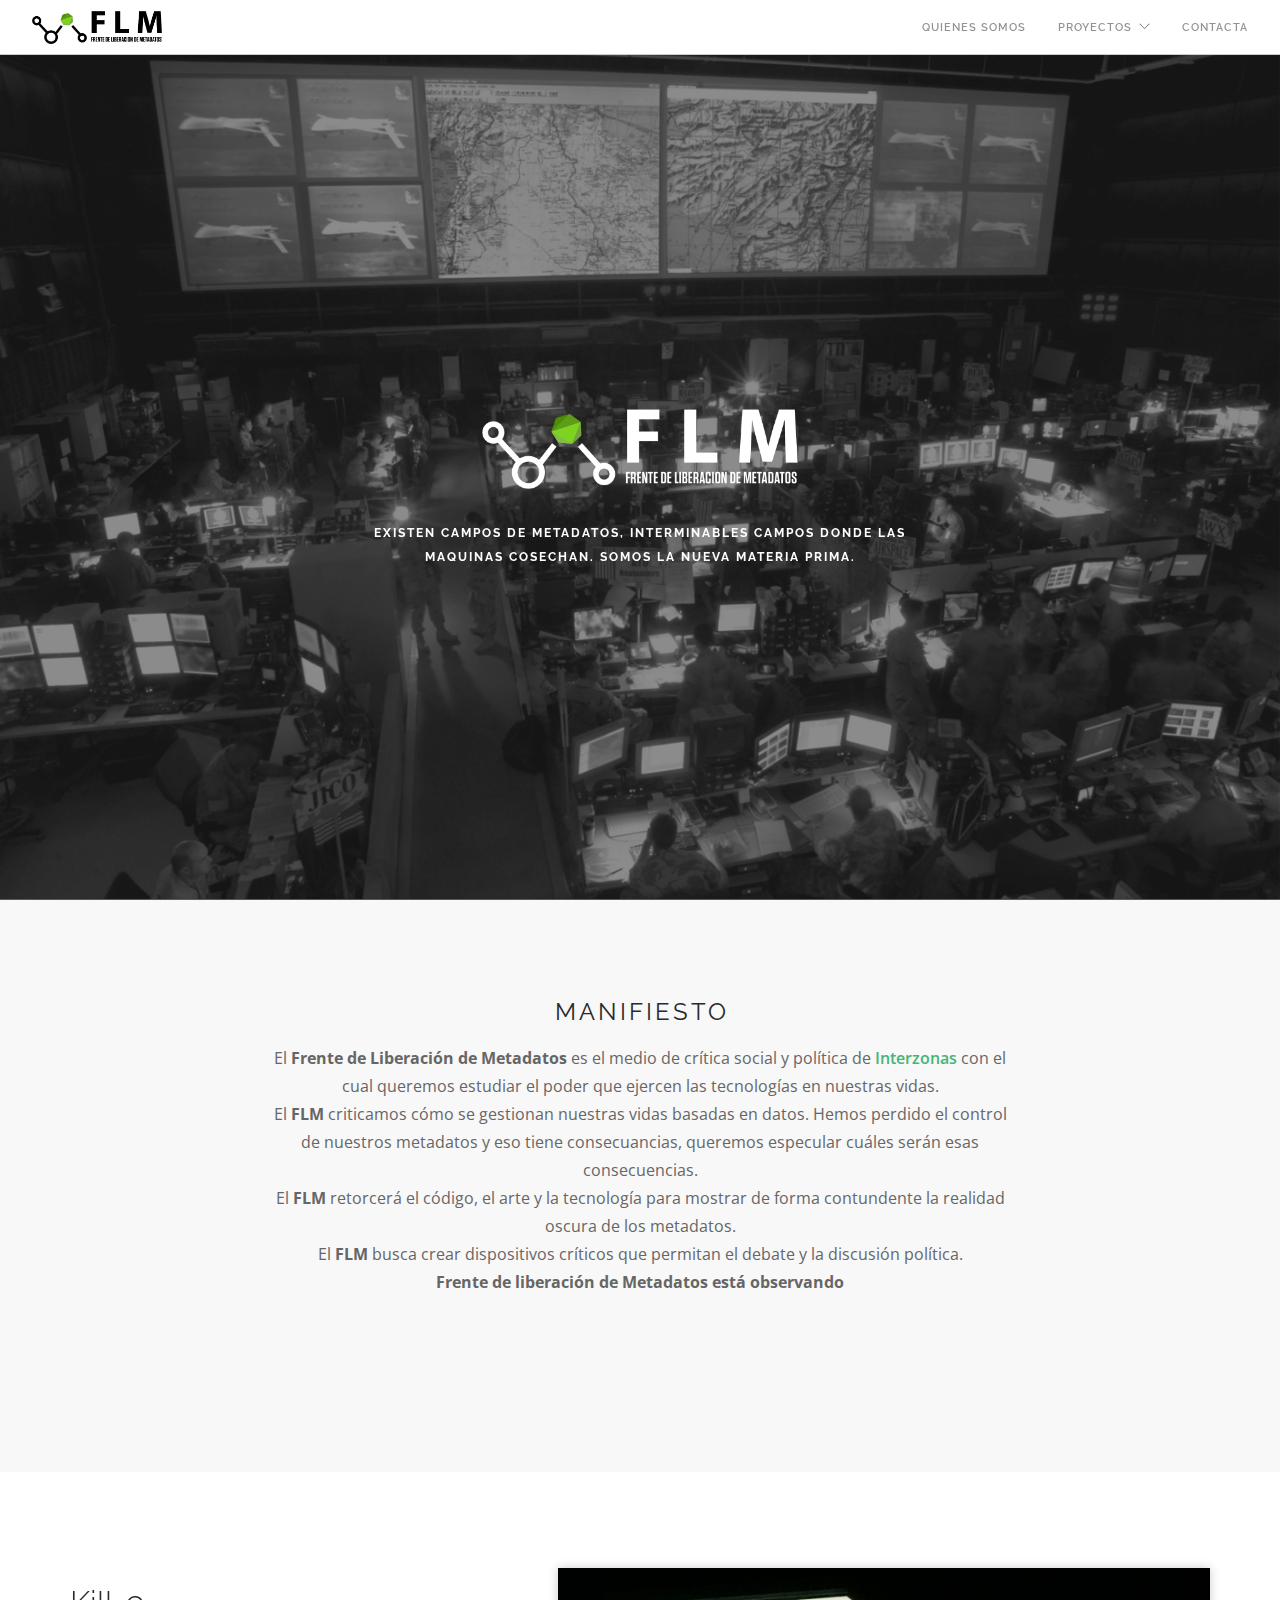
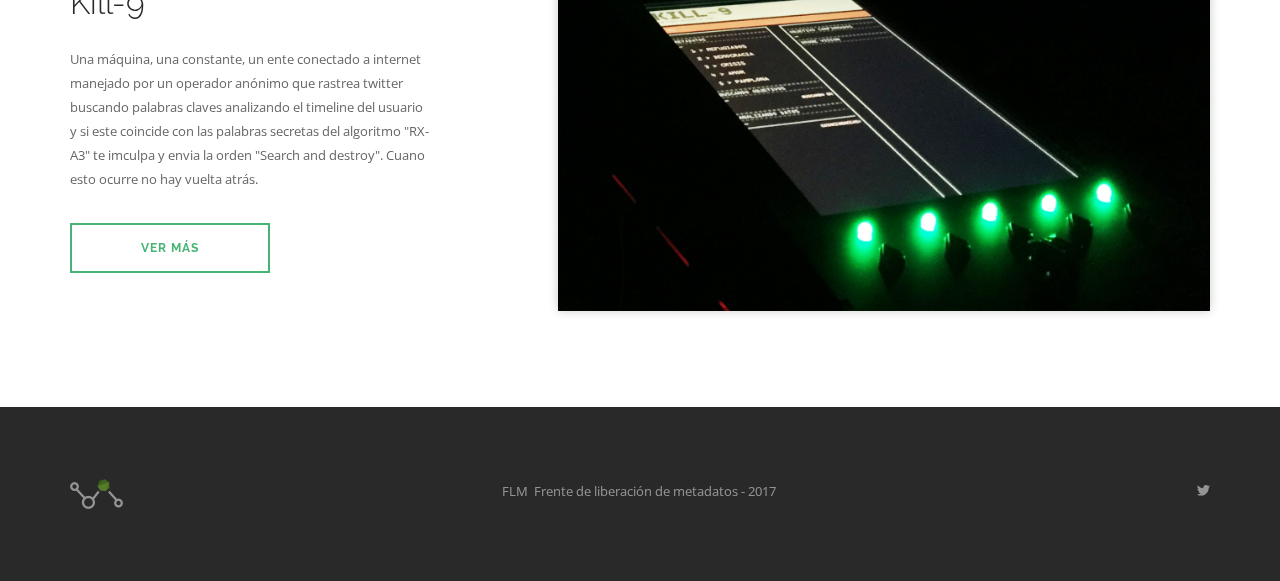
==== commit 26b8d0ca: "Mejorando textos" ====
--- a/index.html
+++ b/index.html
@@ -72,8 +72,8 @@
 		                    <div class="row">
 		                        <div class="col-md-offset-3 col-sm-8 col-sm-offset-2 text-center col-md-6">
 		                            <img alt="Logo" class="image-small mb8" src="img/logo-fml-w.png">
-		                            <h6 class="uppercase mb32"><br>¿sabes como se utilizan tus datos?</h6>
-		                            <p class="text-justify mb0">Existen campos de metadatos, interminables campos donde las maquinas cosechan. Somos la nueva materia prima.</p>
+		                            <h6 class="uppercase mb32"><br>Existen campos de metadatos, interminables campos donde las maquinas cosechan. Somos la nueva materia prima.</h6>
+		                            <p class="text-justify mb0"></p>
 		                        </div>
 		                    </div>
 
@@ -118,7 +118,7 @@
                 <div class="container">
                     <div class="row v-align-children">
                         <div class="col-md-4 col-sm-5 mb-xs-24">
-                          <h3>Kill-9 - el primer proyecto del FML</h3>
+                          <h3>Kill-9</h3>
                             <p class="mb0">
                               Una máquina, una constante, un ente conectado a internet manejado por un operador anónimo que rastrea twitter buscando palabras claves analizando el timeline del usuario y si este coincide con las palabras secretas del algoritmo "RX-A3" te imculpa y envia la orden "Search and destroy". Cuano esto ocurre no hay vuelta atrás.
                             </p>
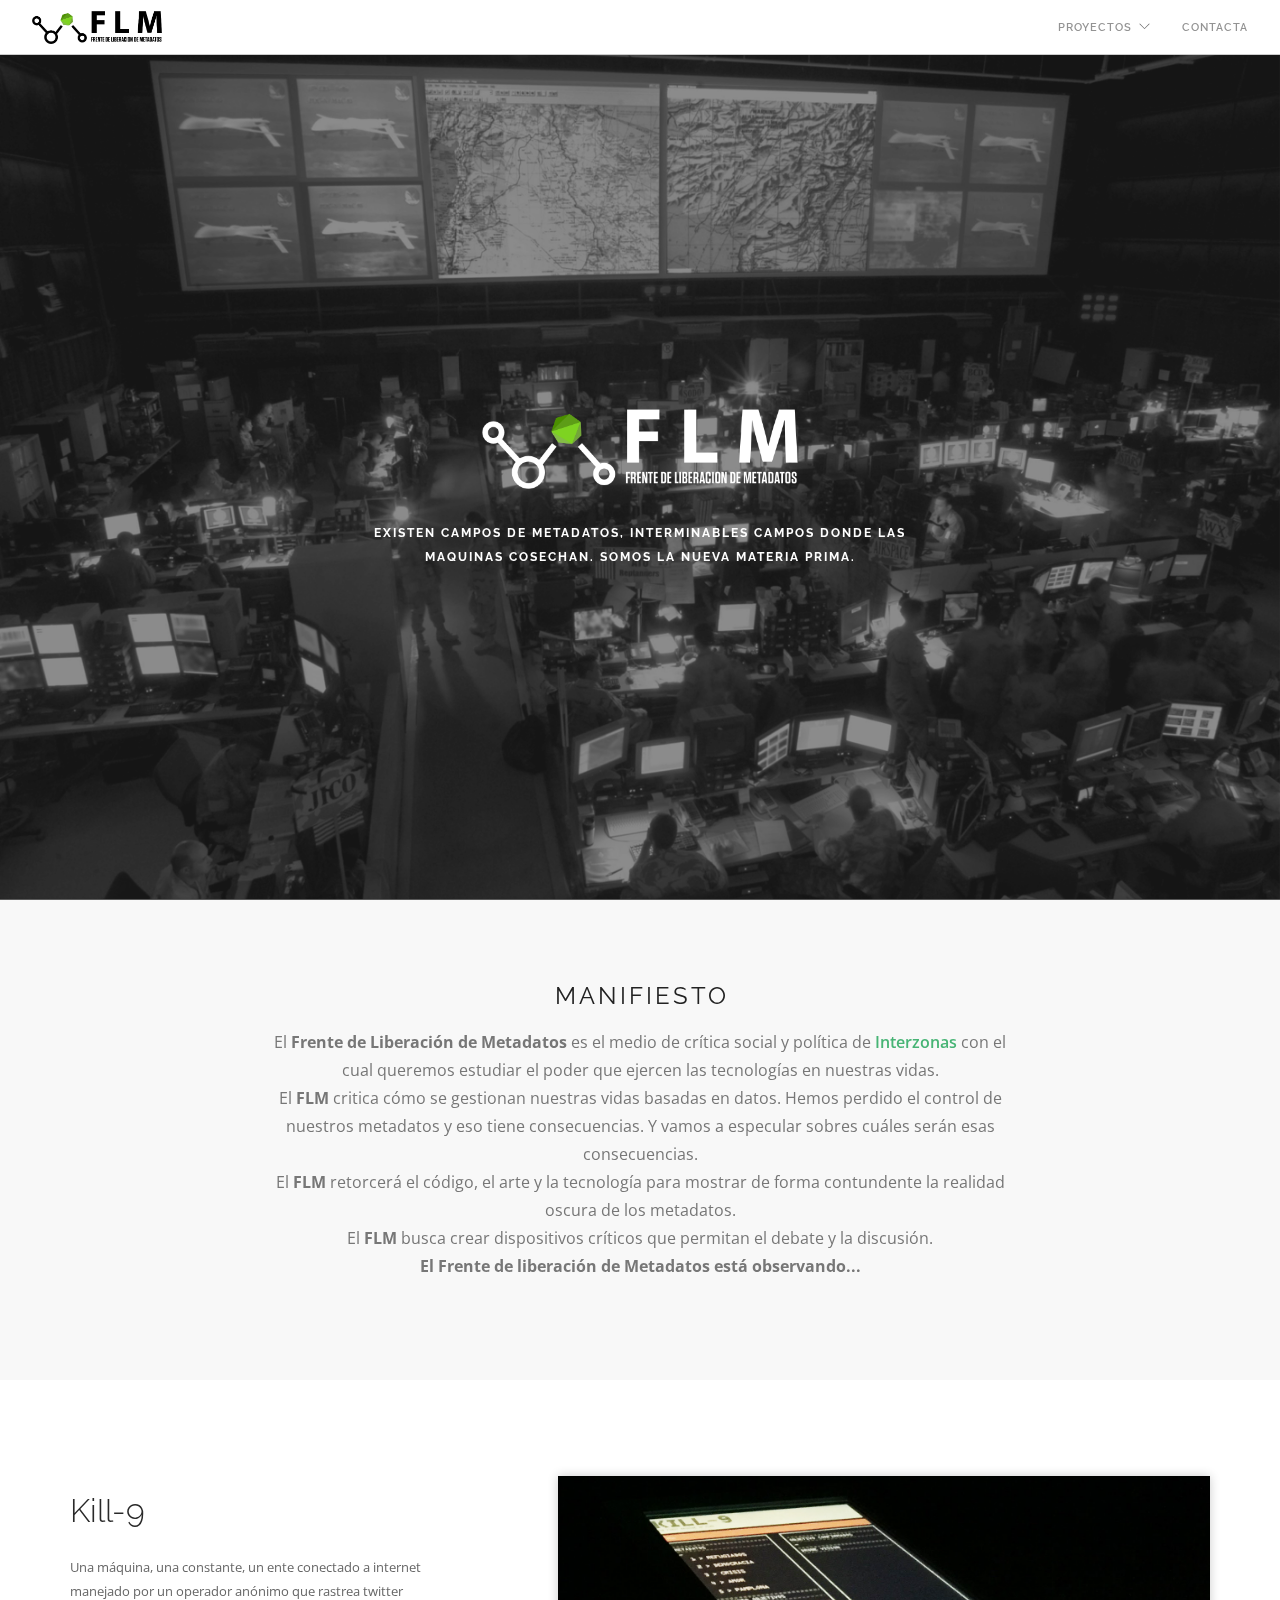
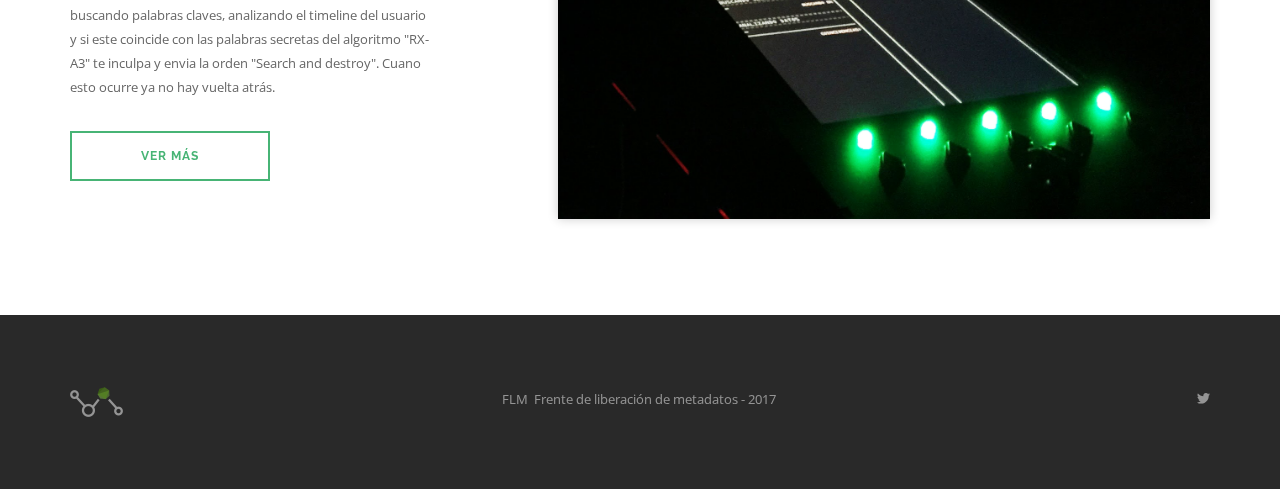
==== commit 0d8b8959: "cambios en los textos" ====
--- a/index.html
+++ b/index.html
@@ -29,9 +29,6 @@
 		            <div class="module-group right">
 		                <div class="module left">
 		                    <ul class="menu">
-		                        <li>
-		                            <a href="#">quienes somos</a>
-		                        </li>
                             <li class="has-dropdown">
                                 <a href="#">
                                     proyectos
@@ -89,21 +86,22 @@
 
 
 
-        <section class="bg-secondary">
+          <section class="bg-secondary image-bg bg-light parallax overlay pt80 pb80 pt-xs-80 pb-xs-80">
+
                 <div class="container">
                     <div class="row">
                         <div class="col-md-8 col-md-offset-2 col-sm-10 col-sm-offset-1 text-center">
                             <h4 class="uppercase mb16">Manifiesto</h4>
-                            <p class="lead mb80">
+                            <p class="lead">
                               El <strong>Frente de Liberación de Metadatos</strong> es el medio de crítica social y política de <a href="http://interzonas.info">Interzonas</a> con el cual queremos estudiar el poder que ejercen las tecnologías en nuestras vidas.
                               <br>
-                              El <strong>FLM</strong> criticamos cómo se gestionan nuestras vidas basadas en datos. Hemos perdido el control de nuestros metadatos y eso tiene consecuancias, queremos especular cuáles serán esas consecuencias.
+                              El <strong>FLM</strong> critica cómo se gestionan nuestras vidas basadas en datos. Hemos perdido el control de nuestros metadatos y eso tiene consecuencias. Y vamos a especular sobres cuáles serán esas consecuencias.
                               <br>
                               El <strong>FLM</strong> retorcerá el código, el arte y la tecnología para mostrar de forma contundente la realidad oscura de los metadatos.
                               <br>
-                              El <strong>FLM</strong> busca crear dispositivos críticos que permitan el debate y la discusión política.
+                              El <strong>FLM</strong> busca crear dispositivos críticos que permitan el debate y la discusión.
                               <br>
-                              <strong>Frente de liberación de Metadatos está observando</strong>
+                              <strong>El Frente de liberación de Metadatos está observando...</strong>
                             </p>
                         </div>
                     </div>
@@ -120,7 +118,7 @@
                         <div class="col-md-4 col-sm-5 mb-xs-24">
                           <h3>Kill-9</h3>
                             <p class="mb0">
-                              Una máquina, una constante, un ente conectado a internet manejado por un operador anónimo que rastrea twitter buscando palabras claves analizando el timeline del usuario y si este coincide con las palabras secretas del algoritmo "RX-A3" te imculpa y envia la orden "Search and destroy". Cuano esto ocurre no hay vuelta atrás.
+                              Una máquina, una constante, un ente conectado a internet manejado por un operador anónimo que rastrea twitter buscando palabras claves, analizando el timeline del usuario y si este coincide con las palabras secretas del algoritmo "RX-A3" te inculpa y envia la orden "Search and destroy". Cuano esto ocurre ya no hay vuelta atrás.
                             </p>
                             <a class="btn btn-lg mt32" href="/kill.html">Ver más</a>
                         </div>
